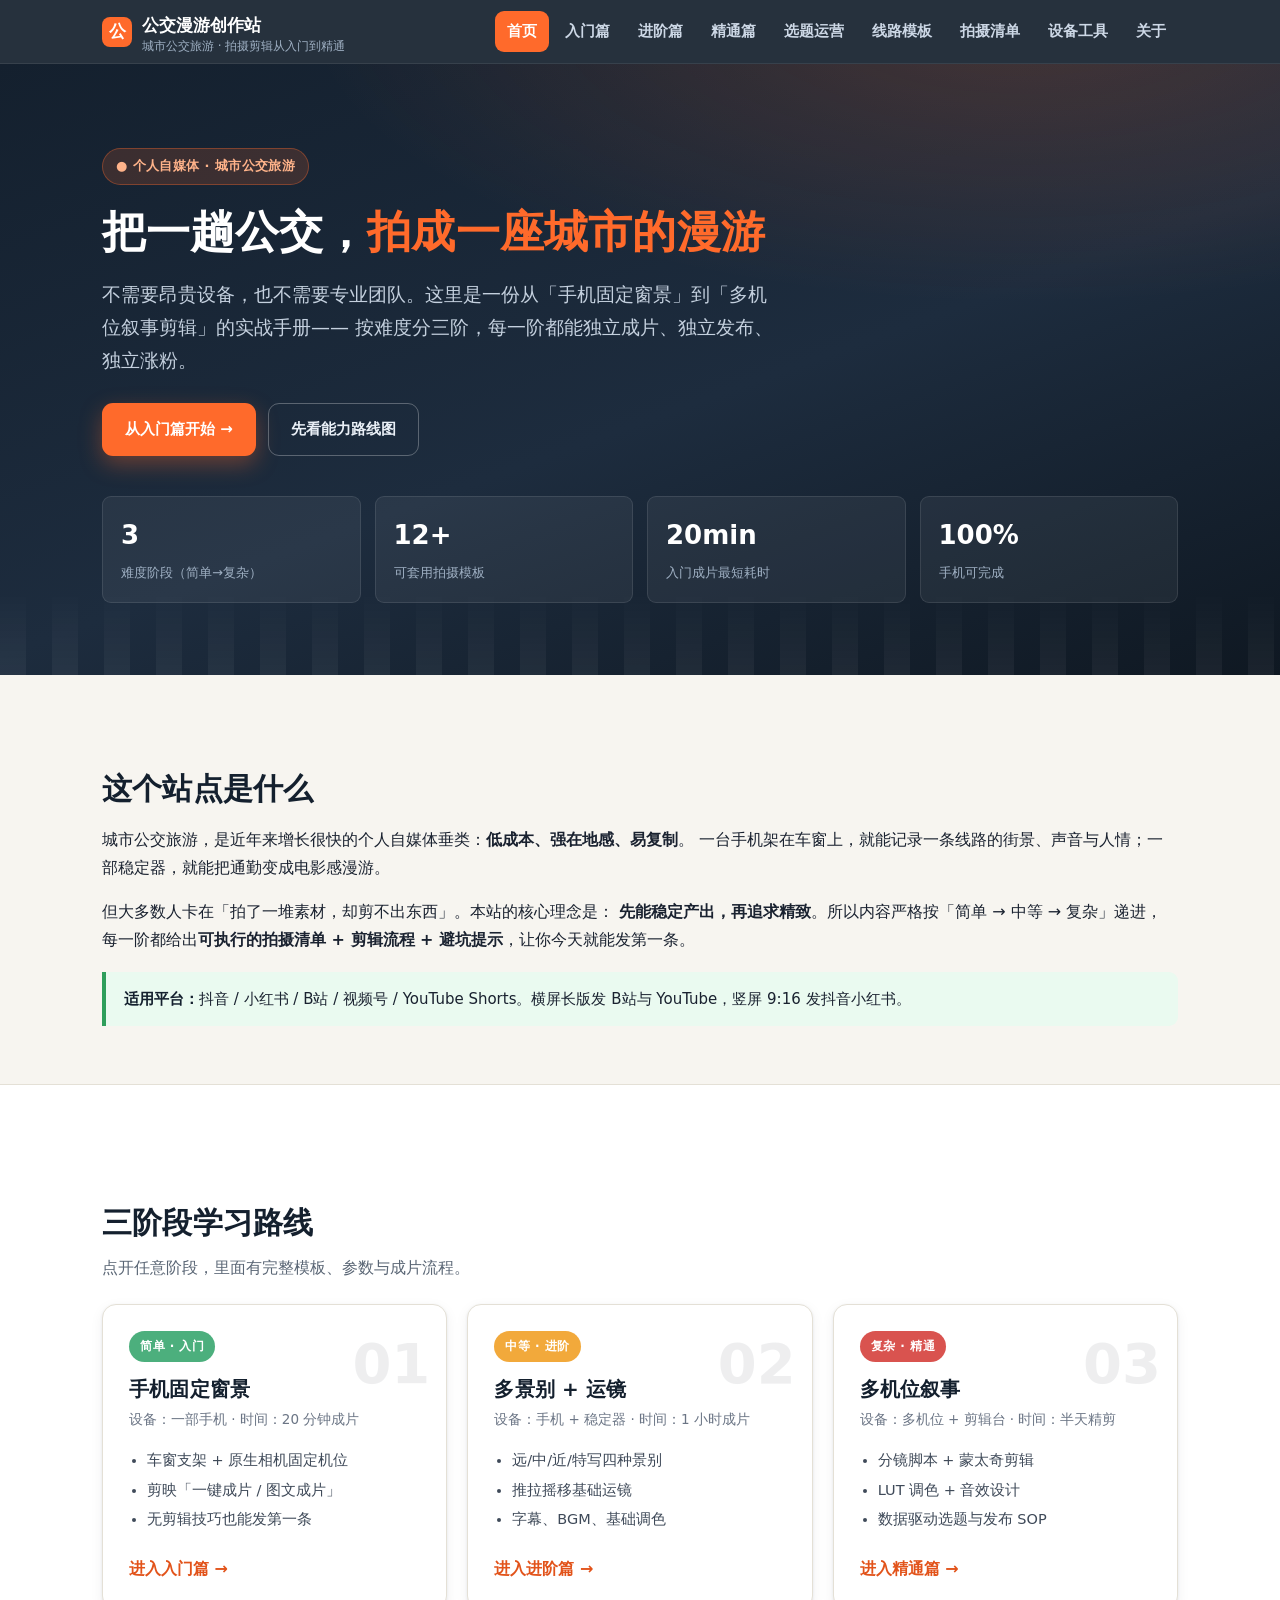
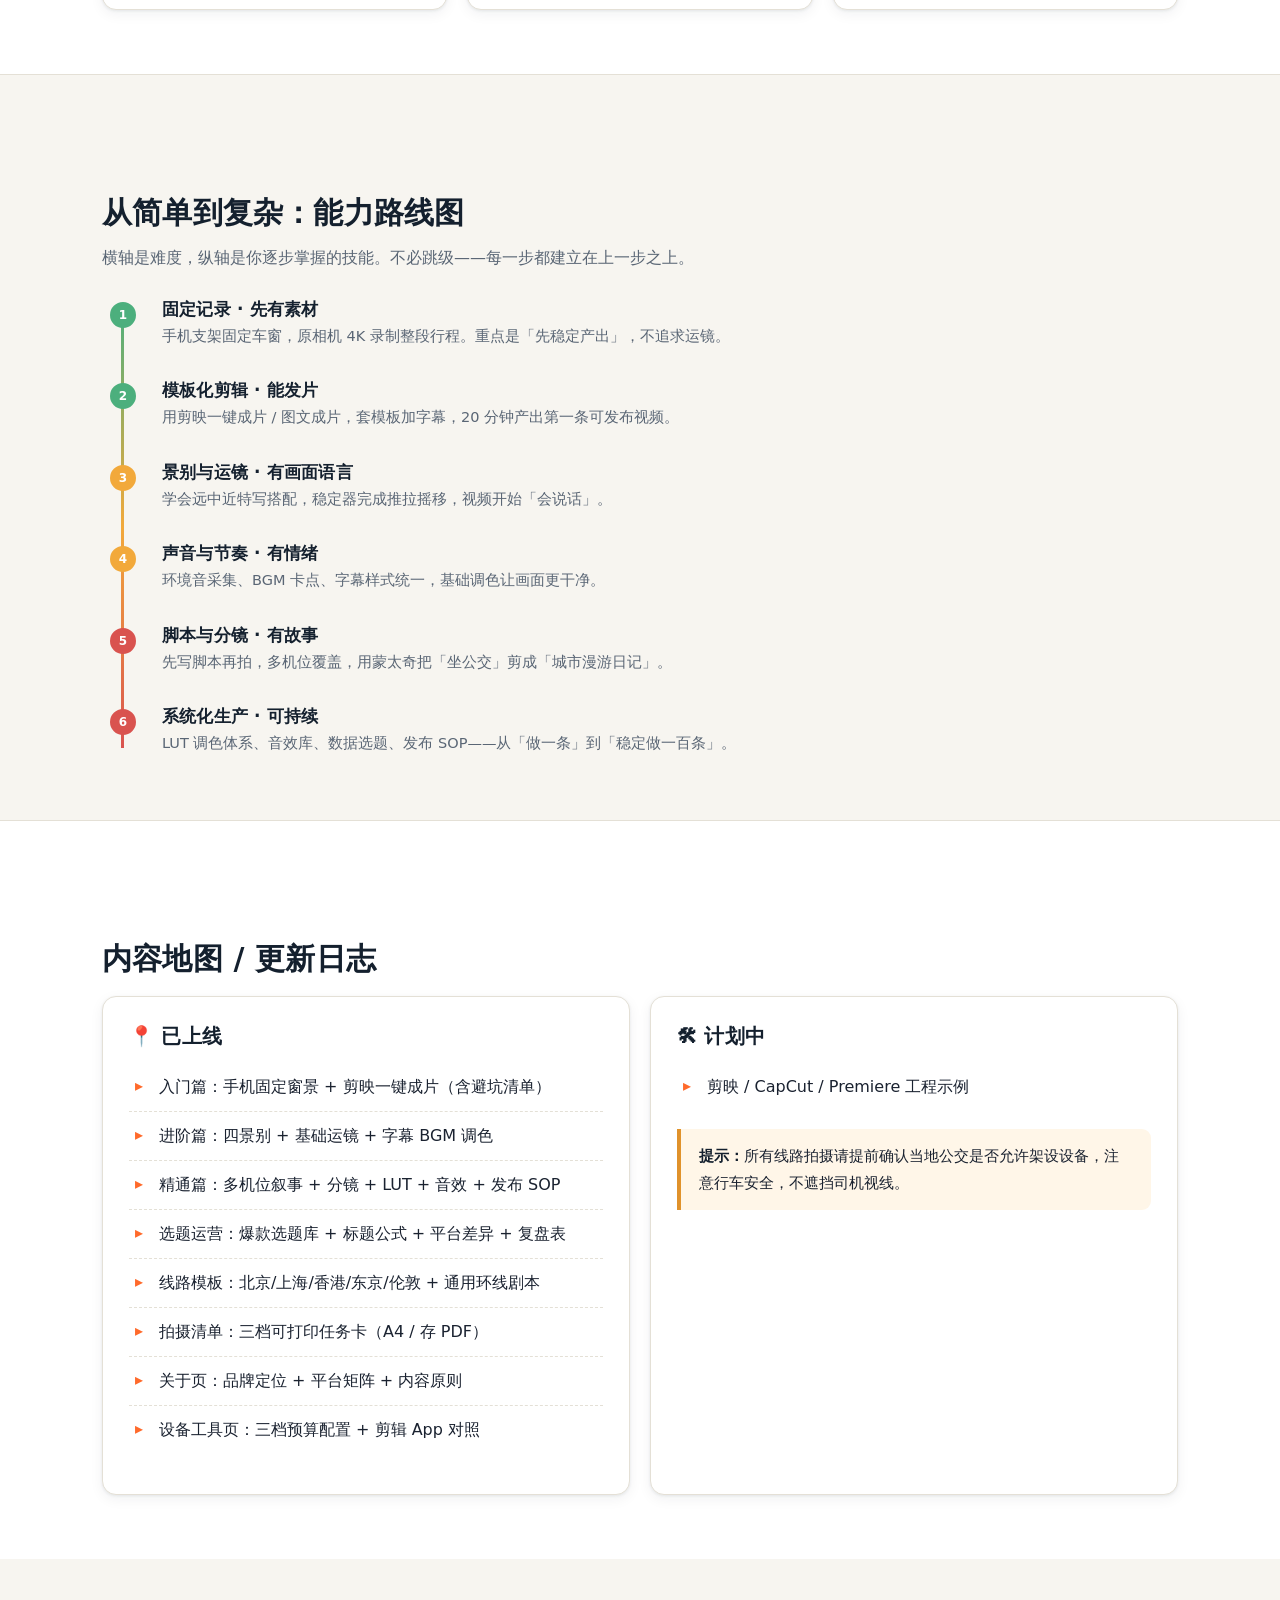
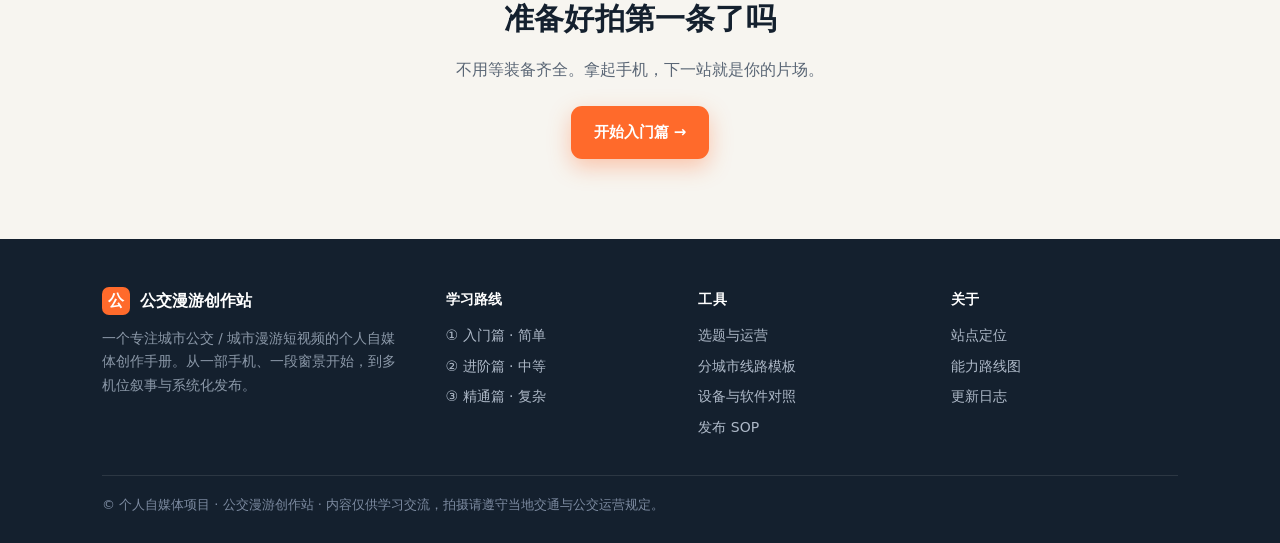
==== index.html @ a11ece62 "feat: 城市公交旅游自媒体创作站（拍摄剪辑从入门到精通）" ====
<!DOCTYPE html>
<html lang="zh-CN">
<head>
  <meta charset="UTF-8">
  <meta name="viewport" content="width=device-width, initial-scale=1.0">
  <title>公交漫游创作站 · 城市公交旅游自媒体拍摄剪辑手册</title>
  <meta name="description" content="个人自媒体城市公交旅游创作站：从一部手机一段窗景，到多机位叙事与系统化发布。拍摄剪辑从简单到复杂的完整路线。">
  <link rel="stylesheet" href="assets/css/style.css">
</head>
<body data-page="home">

  <!-- Hero -->
  <header class="hero">
    <div class="container">
      <span class="eyebrow">● 个人自媒体 · 城市公交旅游</span>
      <h1>把一趟公交，<span class="hl">拍成一座城市的漫游</span></h1>
      <p class="lead">
        不需要昂贵设备，也不需要专业团队。这里是一份从「手机固定窗景」到「多机位叙事剪辑」的实战手册——
        按难度分三阶，每一阶都能独立成片、独立发布、独立涨粉。
      </p>
      <div class="cta">
        <a class="btn btn--primary" href="pages/beginner.html">从入门篇开始 →</a>
        <a class="btn btn--ghost" href="#roadmap">先看能力路线图</a>
      </div>

      <div class="stats">
        <div class="stat"><b>3</b><span>难度阶段（简单→复杂）</span></div>
        <div class="stat"><b>12+</b><span>可套用拍摄模板</span></div>
        <div class="stat"><b>20min</b><span>入门成片最短耗时</span></div>
        <div class="stat"><b>100%</b><span>手机可完成</span></div>
      </div>
    </div>
  </header>

  <main>
    <!-- 关于 -->
    <section class="section section--tight" id="about">
      <div class="container">
        <h2>这个站点是什么</h2>
        <p>
          城市公交旅游，是近年来增长很快的个人自媒体垂类：<b>低成本、强在地感、易复制</b>。
          一台手机架在车窗上，就能记录一条线路的街景、声音与人情；一部稳定器，就能把通勤变成电影感漫游。
        </p>
        <p>
          但大多数人卡在「拍了一堆素材，却剪不出东西」。本站的核心理念是：
          <b>先能稳定产出，再追求精致</b>。所以内容严格按「简单 → 中等 → 复杂」递进，
          每一阶都给出<b>可执行的拍摄清单 + 剪辑流程 + 避坑提示</b>，让你今天就能发第一条。
        </p>
        <div class="callout callout--ok">
          <b>适用平台：</b>抖音 / 小红书 / B站 / 视频号 / YouTube Shorts。横屏长版发 B站与 YouTube，竖屏 9:16 发抖音小红书。
        </div>
      </div>
    </section>

    <!-- 三阶段概览 -->
    <section class="section" style="background:#fff;border-top:1px solid var(--c-line);border-bottom:1px solid var(--c-line);">
      <div class="container">
        <h2>三阶段学习路线</h2>
        <p style="color:#5a6675;margin-top:-.4em;">点开任意阶段，里面有完整模板、参数与成片流程。</p>
        <div class="grid grid-3" style="margin-top:22px;">
          <a class="level-card" href="pages/beginner.html" style="text-decoration:none;color:inherit;">
            <span class="lv-num">01</span>
            <span class="tag tag--lv1">简单 · 入门</span>
            <h3>手机固定窗景</h3>
            <div class="meta">设备：一部手机 · 时间：20 分钟成片</div>
            <ul>
              <li>车窗支架 + 原生相机固定机位</li>
              <li>剪映「一键成片 / 图文成片」</li>
              <li>无剪辑技巧也能发第一条</li>
            </ul>
            <span class="go">进入入门篇 →</span>
          </a>

          <a class="level-card" href="pages/intermediate.html" style="text-decoration:none;color:inherit;">
            <span class="lv-num">02</span>
            <span class="tag tag--lv2">中等 · 进阶</span>
            <h3>多景别 + 运镜</h3>
            <div class="meta">设备：手机 + 稳定器 · 时间：1 小时成片</div>
            <ul>
              <li>远/中/近/特写四种景别</li>
              <li>推拉摇移基础运镜</li>
              <li>字幕、BGM、基础调色</li>
            </ul>
            <span class="go">进入进阶篇 →</span>
          </a>

          <a class="level-card" href="pages/advanced.html" style="text-decoration:none;color:inherit;">
            <span class="lv-num">03</span>
            <span class="tag tag--lv3">复杂 · 精通</span>
            <h3>多机位叙事</h3>
            <div class="meta">设备：多机位 + 剪辑台 · 时间：半天精剪</div>
            <ul>
              <li>分镜脚本 + 蒙太奇剪辑</li>
              <li>LUT 调色 + 音效设计</li>
              <li>数据驱动选题与发布 SOP</li>
            </ul>
            <span class="go">进入精通篇 →</span>
          </a>
        </div>
      </div>
    </section>

    <!-- 路线图 -->
    <section class="section" id="roadmap">
      <div class="container">
        <h2>从简单到复杂：能力路线图</h2>
        <p style="color:#5a6675;margin-top:-.4em;">横轴是难度，纵轴是你逐步掌握的技能。不必跳级——每一步都建立在上一步之上。</p>
        <div class="roadmap" style="margin-top:26px;max-width:760px;">
          <div class="rm-step lv1">
            <div class="dot">1</div>
            <h4>固定记录 · 先有素材</h4>
            <p>手机支架固定车窗，原相机 4K 录制整段行程。重点是「先稳定产出」，不追求运镜。</p>
          </div>
          <div class="rm-step lv1">
            <div class="dot">2</div>
            <h4>模板化剪辑 · 能发片</h4>
            <p>用剪映一键成片 / 图文成片，套模板加字幕，20 分钟产出第一条可发布视频。</p>
          </div>
          <div class="rm-step lv2">
            <div class="dot">3</div>
            <h4>景别与运镜 · 有画面语言</h4>
            <p>学会远中近特写搭配，稳定器完成推拉摇移，视频开始「会说话」。</p>
          </div>
          <div class="rm-step lv2">
            <div class="dot">4</div>
            <h4>声音与节奏 · 有情绪</h4>
            <p>环境音采集、BGM 卡点、字幕样式统一，基础调色让画面更干净。</p>
          </div>
          <div class="rm-step lv3">
            <div class="dot">5</div>
            <h4>脚本与分镜 · 有故事</h4>
            <p>先写脚本再拍，多机位覆盖，用蒙太奇把「坐公交」剪成「城市漫游日记」。</p>
          </div>
          <div class="rm-step lv3">
            <div class="dot">6</div>
            <h4>系统化生产 · 可持续</h4>
            <p>LUT 调色体系、音效库、数据选题、发布 SOP——从「做一条」到「稳定做一百条」。</p>
          </div>
        </div>
      </div>
    </section>

    <!-- 内容更新 -->
    <section class="section" id="update" style="background:#fff;border-top:1px solid var(--c-line);">
      <div class="container">
        <h2>内容地图 / 更新日志</h2>
        <div class="grid grid-2">
          <div class="card">
            <h3 style="margin-top:0;">📍 已上线</h3>
            <ul class="tips">
              <li>入门篇：手机固定窗景 + 剪映一键成片（含避坑清单）</li>
              <li>进阶篇：四景别 + 基础运镜 + 字幕 BGM 调色</li>
              <li>精通篇：多机位叙事 + 分镜 + LUT + 音效 + 发布 SOP</li>
              <li>选题运营：爆款选题库 + 标题公式 + 平台差异 + 复盘表</li>
              <li>线路模板：北京/上海/香港/东京/伦敦 + 通用环线剧本</li>
              <li>拍摄清单：三档可打印任务卡（A4 / 存 PDF）</li>
              <li>关于页：品牌定位 + 平台矩阵 + 内容原则</li>
              <li>设备工具页：三档预算配置 + 剪辑 App 对照</li>
            </ul>
          </div>
          <div class="card">
            <h3 style="margin-top:0;">🛠 计划中</h3>
            <ul class="tips">
              <li>剪映 / CapCut / Premiere 工程示例</li>
            </ul>
            <div class="callout callout--warn" style="margin-bottom:0;">
              <b>提示：</b>所有线路拍摄请提前确认当地公交是否允许架设设备，注意行车安全，不遮挡司机视线。
            </div>
          </div>
        </div>
      </div>
    </section>

    <!-- CTA -->
    <section class="section section--tight" style="text-align:center;">
      <div class="container">
        <h2 style="margin-top:0;">准备好拍第一条了吗</h2>
        <p style="color:#5a6675;max-width:560px;margin:0 auto 22px;">不用等装备齐全。拿起手机，下一站就是你的片场。</p>
        <a class="btn btn--primary" href="pages/beginner.html">开始入门篇 →</a>
      </div>
    </section>
  </main>

  <script src="assets/js/site.js"></script>
</body>
</html>
---- assets/css/style.css ----
/* =====================================================================
   城市公交旅游自媒体创作站 — 设计系统
   主题：公交 / 城市漫游 / 从简单到复杂的拍摄剪辑
   配色灵感：交通指示橙 + 深蓝夜景 + 暖白纸张
   ===================================================================== */

:root {
  /* 主色 */
  --c-transit: #ff6a2b;        /* 公交橙 */
  --c-transit-dark: #e2531a;
  --c-night: #14202e;          /* 夜景深蓝 */
  --c-night-2: #1d2c3e;
  --c-ink: #1a2230;            /* 正文墨色 */
  --c-paper: #f7f5f0;          /* 暖白纸张 */
  --c-paper-2: #ffffff;
  --c-line: #e4e0d6;           /* 分隔线 */

  /* 阶段色 */
  --c-lv1: #4caf7d;            /* 入门 绿 */
  --c-lv2: #f2a93b;            /* 进阶 黄 */
  --c-lv3: #d9534f;            /* 精通 红 */

  /* 功能色 */
  --c-accent: #2f80ed;
  --c-ok: #2e9e5b;
  --c-warn: #e0922b;
  --c-bad: #d64545;

  /* 排版 */
  --font-sans: "PingFang SC", "Microsoft YaHei", "Hiragino Sans GB", system-ui, -apple-system, "Segoe UI", Roboto, sans-serif;
  --font-mono: "SF Mono", "JetBrains Mono", "Cascadia Code", Consolas, monospace;

  /* 尺寸 */
  --maxw: 1120px;
  --radius: 14px;
  --radius-sm: 9px;
  --shadow-sm: 0 1px 3px rgba(20,32,46,.08), 0 4px 14px rgba(20,32,46,.06);
  --shadow-md: 0 8px 30px rgba(20,32,46,.12);
  --nav-h: 64px;
}

* { box-sizing: border-box; }

html { scroll-behavior: smooth; }

body {
  margin: 0;
  font-family: var(--font-sans);
  color: var(--c-ink);
  background: var(--c-paper);
  line-height: 1.75;
  font-size: 16px;
  -webkit-font-smoothing: antialiased;
}

img { max-width: 100%; display: block; }
a { color: var(--c-transit-dark); text-decoration: none; }
a:hover { text-decoration: underline; }

h1, h2, h3, h4 { line-height: 1.3; color: var(--c-night); font-weight: 800; letter-spacing: .2px; }
h1 { font-size: clamp(28px, 4.2vw, 44px); margin: 0 0 .4em; }
h2 { font-size: clamp(22px, 3vw, 30px); margin: 1.8em 0 .6em; }
h3 { font-size: 20px; margin: 1.4em 0 .5em; }
h4 { font-size: 17px; margin: 1.1em 0 .4em; }
p { margin: 0 0 1em; }

/* ---------- 布局容器 ---------- */
.container { max-width: var(--maxw); margin: 0 auto; padding: 0 22px; }
.section { padding: 64px 0; }
.section--tight { padding: 40px 0; }

/* ---------- 顶部导航 (注入) ---------- */
.site-nav {
  position: sticky; top: 0; z-index: 50;
  height: var(--nav-h);
  background: rgba(20,32,46,.92);
  backdrop-filter: saturate(160%) blur(10px);
  border-bottom: 1px solid rgba(255,255,255,.08);
}
.site-nav .nav-inner {
  max-width: var(--maxw); margin: 0 auto; height: 100%;
  display: flex; align-items: center; gap: 18px; padding: 0 22px;
}
.site-nav .brand {
  display: flex; align-items: center; gap: 10px; font-weight: 800;
  color: #fff; font-size: 17px; white-space: nowrap;
}
.site-nav .brand .logo {
  width: 30px; height: 30px; border-radius: 8px;
  background: var(--c-transit); color: #fff;
  display: grid; place-items: center; font-size: 17px; font-weight: 900;
}
.site-nav .brand small { color: #9fb0c3; font-weight: 500; font-size: 12px; display: block; line-height: 1; }
.site-nav .nav-links { margin-left: auto; display: flex; gap: 4px; flex-wrap: wrap; }
.site-nav .nav-links a {
  color: #cdd8e6; padding: 8px 12px; border-radius: 9px; font-size: 14.5px;
  font-weight: 600; transition: .18s;
}
.site-nav .nav-links a:hover { background: rgba(255,255,255,.08); color: #fff; text-decoration: none; }
.site-nav .nav-links a.active { color: #fff; background: var(--c-transit); }
.nav-toggle { display: none; }

/* ---------- Hero ---------- */
.hero {
  position: relative; overflow: hidden;
  background:
    radial-gradient(1200px 500px at 80% -10%, rgba(255,106,43,.20), transparent 60%),
    linear-gradient(160deg, var(--c-night) 0%, var(--c-night-2) 55%, #0f1822 100%);
  color: #eaf0f7; padding: 84px 0 72px;
}
.hero::after {
  content: ""; position: absolute; inset: auto 0 0 0; height: 88px;
  background: repeating-linear-gradient(90deg, rgba(255,255,255,.05) 0 26px, transparent 26px 52px);
  mask: linear-gradient(to top, #000, transparent);
}
.hero .eyebrow {
  display: inline-flex; align-items: center; gap: 8px;
  background: rgba(255,106,43,.16); color: #ffb38a;
  border: 1px solid rgba(255,106,43,.35);
  padding: 6px 13px; border-radius: 999px; font-size: 13px; font-weight: 700;
  letter-spacing: .4px; margin-bottom: 18px;
}
.hero h1 { color: #fff; }
.hero h1 .hl { color: var(--c-transit); }
.hero p.lead { font-size: clamp(16px, 2vw, 19px); color: #c4d0de; max-width: 680px; }
.hero .cta { margin-top: 26px; display: flex; gap: 12px; flex-wrap: wrap; }

.btn {
  display: inline-flex; align-items: center; gap: 8px;
  padding: 12px 22px; border-radius: 11px; font-weight: 700; font-size: 15px;
  border: 1px solid transparent; cursor: pointer; transition: .18s; text-decoration: none;
}
.btn:hover { text-decoration: none; transform: translateY(-1px); }
.btn--primary { background: var(--c-transit); color: #fff; box-shadow: 0 8px 22px rgba(255,106,43,.35); }
.btn--primary:hover { background: var(--c-transit-dark); color: #fff; }
.btn--ghost { background: transparent; color: #eaf0f7; border-color: rgba(255,255,255,.28); }
.btn--ghost:hover { border-color: #fff; color: #fff; }
.btn--ink { background: var(--c-night); color: #fff; }
.btn--ink:hover { background: #000; color: #fff; }

/* ---------- 统计条 ---------- */
.stats { display: grid; grid-template-columns: repeat(4, 1fr); gap: 14px; margin-top: 40px; }
.stats .stat {
  background: rgba(255,255,255,.06); border: 1px solid rgba(255,255,255,.10);
  border-radius: var(--radius-sm); padding: 16px 18px;
}
.stats .stat b { display: block; font-size: 26px; color: #fff; font-weight: 900; }
.stats .stat span { color: #9fb0c3; font-size: 13px; }

/* ---------- 卡片 ---------- */
.card {
  background: var(--c-paper-2); border: 1px solid var(--c-line);
  border-radius: var(--radius); padding: 26px; box-shadow: var(--shadow-sm);
}
.grid { display: grid; gap: 20px; }
.grid-3 { grid-template-columns: repeat(3, 1fr); }
.grid-2 { grid-template-columns: repeat(2, 1fr); }
.grid-auto { grid-template-columns: repeat(auto-fit, minmax(260px, 1fr)); }

/* ---------- 阶段卡 (首页入口) ---------- */
.level-card {
  position: relative; overflow: hidden; padding: 26px; border-radius: var(--radius);
  background: var(--c-paper-2); border: 1px solid var(--c-line);
  box-shadow: var(--shadow-sm); transition: .2s; display: flex; flex-direction: column;
}
.level-card:hover { transform: translateY(-4px); box-shadow: var(--shadow-md); }
.level-card .tag {
  align-self: flex-start; font-size: 12px; font-weight: 800; letter-spacing: .5px;
  padding: 5px 11px; border-radius: 999px; color: #fff; margin-bottom: 14px;
}
.level-card .lv-num { position: absolute; right: 16px; top: 10px; font-size: 56px; font-weight: 900; opacity: .07; }
.level-card h3 { margin: 0 0 6px; }
.level-card .meta { color: #6b7585; font-size: 13.5px; margin-bottom: 12px; }
.level-card ul { margin: 0 0 18px; padding-left: 18px; color: #3f4a59; font-size: 14.5px; }
.level-card ul li { margin: .3em 0; }
.level-card .go { margin-top: auto; font-weight: 700; color: var(--c-transit-dark); }

.tag--lv1 { background: var(--c-lv1); }
.tag--lv2 { background: var(--c-lv2); }
.tag--lv3 { background: var(--c-lv3); }

/* ---------- 路线图时间轴 ---------- */
.roadmap { position: relative; margin: 10px 0 0; padding-left: 0; }
.roadmap::before {
  content: ""; position: absolute; left: 19px; top: 8px; bottom: 8px; width: 3px;
  background: linear-gradient(var(--c-lv1), var(--c-lv2), var(--c-lv3));
}
.rm-step { position: relative; padding: 0 0 30px 60px; }
.rm-step:last-child { padding-bottom: 0; }
.rm-step .dot {
  position: absolute; left: 8px; top: 4px; width: 26px; height: 26px; border-radius: 50%;
  background: #fff; border: 3px solid var(--c-line); display: grid; place-items: center;
  font-size: 12px; font-weight: 900; color: #fff; z-index: 1;
}
.rm-step.lv1 .dot { border-color: var(--c-lv1); background: var(--c-lv1); }
.rm-step.lv2 .dot { border-color: var(--c-lv2); background: var(--c-lv2); }
.rm-step.lv3 .dot { border-color: var(--c-lv3); background: var(--c-lv3); }
.rm-step h4 { margin: 0 0 4px; }
.rm-step p { margin: 0; color: #5a6675; font-size: 14.5px; }

/* ---------- 提示框 ---------- */
.callout {
  border-left: 4px solid var(--c-accent); background: #eef4ff;
  padding: 14px 18px; border-radius: 0 var(--radius-sm) var(--radius-sm) 0; margin: 18px 0;
  font-size: 15px;
}
.callout--ok { border-color: var(--c-ok); background: #eafaf0; }
.callout--warn { border-color: var(--c-warn); background: #fff6e8; }
.callout--bad { border-color: var(--c-bad); background: #fdecec; }
.callout b { color: var(--c-night); }
.callout p:last-child { margin-bottom: 0; }

/* ---------- 步骤清单 (拍摄流程) ---------- */
.steps { counter-reset: s; margin: 0; padding: 0; list-style: none; }
.steps > li {
  position: relative; counter-increment: s; padding: 14px 16px 14px 58px;
  border: 1px solid var(--c-line); border-radius: var(--radius-sm);
  background: var(--c-paper-2); margin-bottom: 12px;
}
.steps > li::before {
  content: counter(s); position: absolute; left: 14px; top: 14px;
  width: 30px; height: 30px; border-radius: 50%; background: var(--c-night);
  color: #fff; font-weight: 900; display: grid; place-items: center; font-size: 14px;
}
.steps > li h4 { margin: 2px 0 4px; }
.steps > li p { margin: 0; color: #54607a; font-size: 14.5px; }

/* ---------- 表格 ---------- */
.table-wrap { overflow-x: auto; border: 1px solid var(--c-line); border-radius: var(--radius-sm); margin: 18px 0; }
table { width: 100%; border-collapse: collapse; font-size: 14.5px; min-width: 560px; }
th, td { padding: 12px 14px; text-align: left; border-bottom: 1px solid var(--c-line); vertical-align: top; }
thead th { background: var(--c-night); color: #fff; font-weight: 700; }
tbody tr:nth-child(even) { background: #faf8f3; }
td b { color: var(--c-night); }

/* ---------- 标签 / 芯片 ---------- */
.chips { display: flex; flex-wrap: wrap; gap: 8px; margin: 12px 0; }
.chip {
  font-size: 13px; font-weight: 600; padding: 5px 12px; border-radius: 999px;
  background: #fff; border: 1px solid var(--c-line); color: #4a5568;
}
.chip--lv1 { background: #eafaf0; border-color: #bfe9cf; color: #1f7a4d; }
.chip--lv2 { background: #fff6e8; border-color: #f3d9a8; color: #9a6510; }
.chip--lv3 { background: #fdecec; border-color: #f3c4c4; color: #a82f2f; }

/* ---------- 进度条 ---------- */
.progress { height: 10px; border-radius: 999px; background: #e7e2d7; overflow: hidden; }
.progress > i { display: block; height: 100%; border-radius: 999px; background: linear-gradient(90deg, var(--c-transit), var(--c-transit-dark)); }

/* ---------- 设备档位卡 ---------- */
.gear-tier { border: 1px solid var(--c-line); border-radius: var(--radius); overflow: hidden; background: #fff; }
.gear-tier .head { padding: 16px 20px; color: #fff; font-weight: 800; }
.gear-tier .head small { display: block; font-weight: 500; opacity: .85; font-size: 13px; }
.gear-tier .body { padding: 18px 20px; }
.gear-tier ul { margin: 0; padding-left: 18px; font-size: 14.5px; }
.gear-tier ul li { margin: .35em 0; }
.tier--lv1 .head { background: var(--c-lv1); }
.tier--lv2 .head { background: var(--c-lv2); }
.tier--lv3 .head { background: var(--c-lv3); }

/* ---------- 分镜表 ---------- */
.storyboard { display: grid; grid-template-columns: 64px 1fr 1fr; gap: 10px; }
.sb-cell { border: 1px solid var(--c-line); border-radius: 8px; padding: 10px 12px; font-size: 14px; background: #fff; }
.sb-cell.head { background: var(--c-night); color: #fff; font-weight: 700; border-color: var(--c-night); }

/* ---------- 页脚 (注入) ---------- */
.site-foot {
  background: var(--c-night); color: #aeb9c8; padding: 48px 0 26px; margin-top: 40px; font-size: 14px;
}
.site-foot .foot-grid { display: grid; grid-template-columns: 1.4fr 1fr 1fr 1fr; gap: 26px; }
.site-foot h5 { color: #fff; font-size: 14px; margin: 0 0 12px; letter-spacing: .3px; }
.site-foot a { color: #aeb9c8; display: block; margin: 6px 0; }
.site-foot a:hover { color: #fff; text-decoration: none; }
.site-foot .brand-row { display: flex; align-items: center; gap: 10px; color: #fff; font-weight: 800; font-size: 16px; }
.site-foot .brand-row .logo { width: 28px; height: 28px; border-radius: 7px; background: var(--c-transit); display: grid; place-items: center; }
.site-foot .foot-bottom { border-top: 1px solid rgba(255,255,255,.1); margin-top: 30px; padding-top: 18px; color: #7c8aa0; font-size: 13px; }

/* ---------- 面包屑 ---------- */
.crumb { font-size: 13.5px; color: #6b7585; margin: 18px 0 4px; }
.crumb a { color: #6b7585; }
.crumb span { margin: 0 7px; }

/* ---------- 页面标题区 ---------- */
.page-head { background: linear-gradient(160deg, var(--c-night), var(--c-night-2)); color: #eaf0f7; padding: 54px 0 46px; }
.page-head .eyebrow { color: #ffb38a; font-weight: 700; font-size: 13px; letter-spacing: .5px; text-transform: uppercase; }
.page-head h1 { color: #fff; margin: .2em 0 .25em; }
.page-head p { color: #c4d0de; max-width: 720px; margin: 0; }
.page-head .chips .chip { background: rgba(255,255,255,.08); border-color: rgba(255,255,255,.18); color: #dbe4ef; }

/* ---------- 提示/要点列表 ---------- */
.tips { list-style: none; padding: 0; margin: 14px 0; }
.tips li { padding: 10px 0 10px 30px; position: relative; border-bottom: 1px dashed var(--c-line); }
.tips li:last-child { border-bottom: 0; }
.tips li::before { content: "▸"; position: absolute; left: 6px; top: 9px; color: var(--c-transit); font-weight: 900; }

/* ---------- 代码/命令框 ---------- */
.kbd {
  font-family: var(--font-mono); font-size: 13px; background: #14202e; color: #9fe3b8;
  padding: 2px 8px; border-radius: 6px; border: 1px solid #2a3a4f;
}

/* ---------- 返回顶部 ---------- */
.to-top {
  position: fixed; right: 22px; bottom: 22px; width: 46px; height: 46px; border-radius: 50%;
  background: var(--c-transit); color: #fff; border: none; cursor: pointer; font-size: 20px;
  box-shadow: 0 8px 22px rgba(255,106,43,.4); opacity: 0; pointer-events: none; transition: .25s; z-index: 40;
}
.to-top.show { opacity: 1; pointer-events: auto; }

/* ---------- 响应式 ---------- */
@media (max-width: 880px) {
  .grid-3, .grid-2 { grid-template-columns: 1fr; }
  .stats { grid-template-columns: repeat(2, 1fr); }
  .site-foot .foot-grid { grid-template-columns: 1fr 1fr; }
  .site-nav .nav-links { display: none; position: absolute; top: var(--nav-h); left: 0; right: 0;
    flex-direction: column; background: var(--c-night); padding: 10px; gap: 2px; }
  .site-nav .nav-links.open { display: flex; }
  .nav-toggle { display: block; margin-left: auto; background: none; border: 1px solid rgba(255,255,255,.25);
    color: #fff; border-radius: 8px; padding: 7px 11px; font-size: 18px; cursor: pointer; }
  .site-nav .nav-links { margin-left: 0; }
  .site-nav .nav-inner { position: relative; }
}
@media (max-width: 560px) {
  .stats { grid-template-columns: 1fr 1fr; }
  .site-foot .foot-grid { grid-template-columns: 1fr; }
  .section { padding: 46px 0; }
}
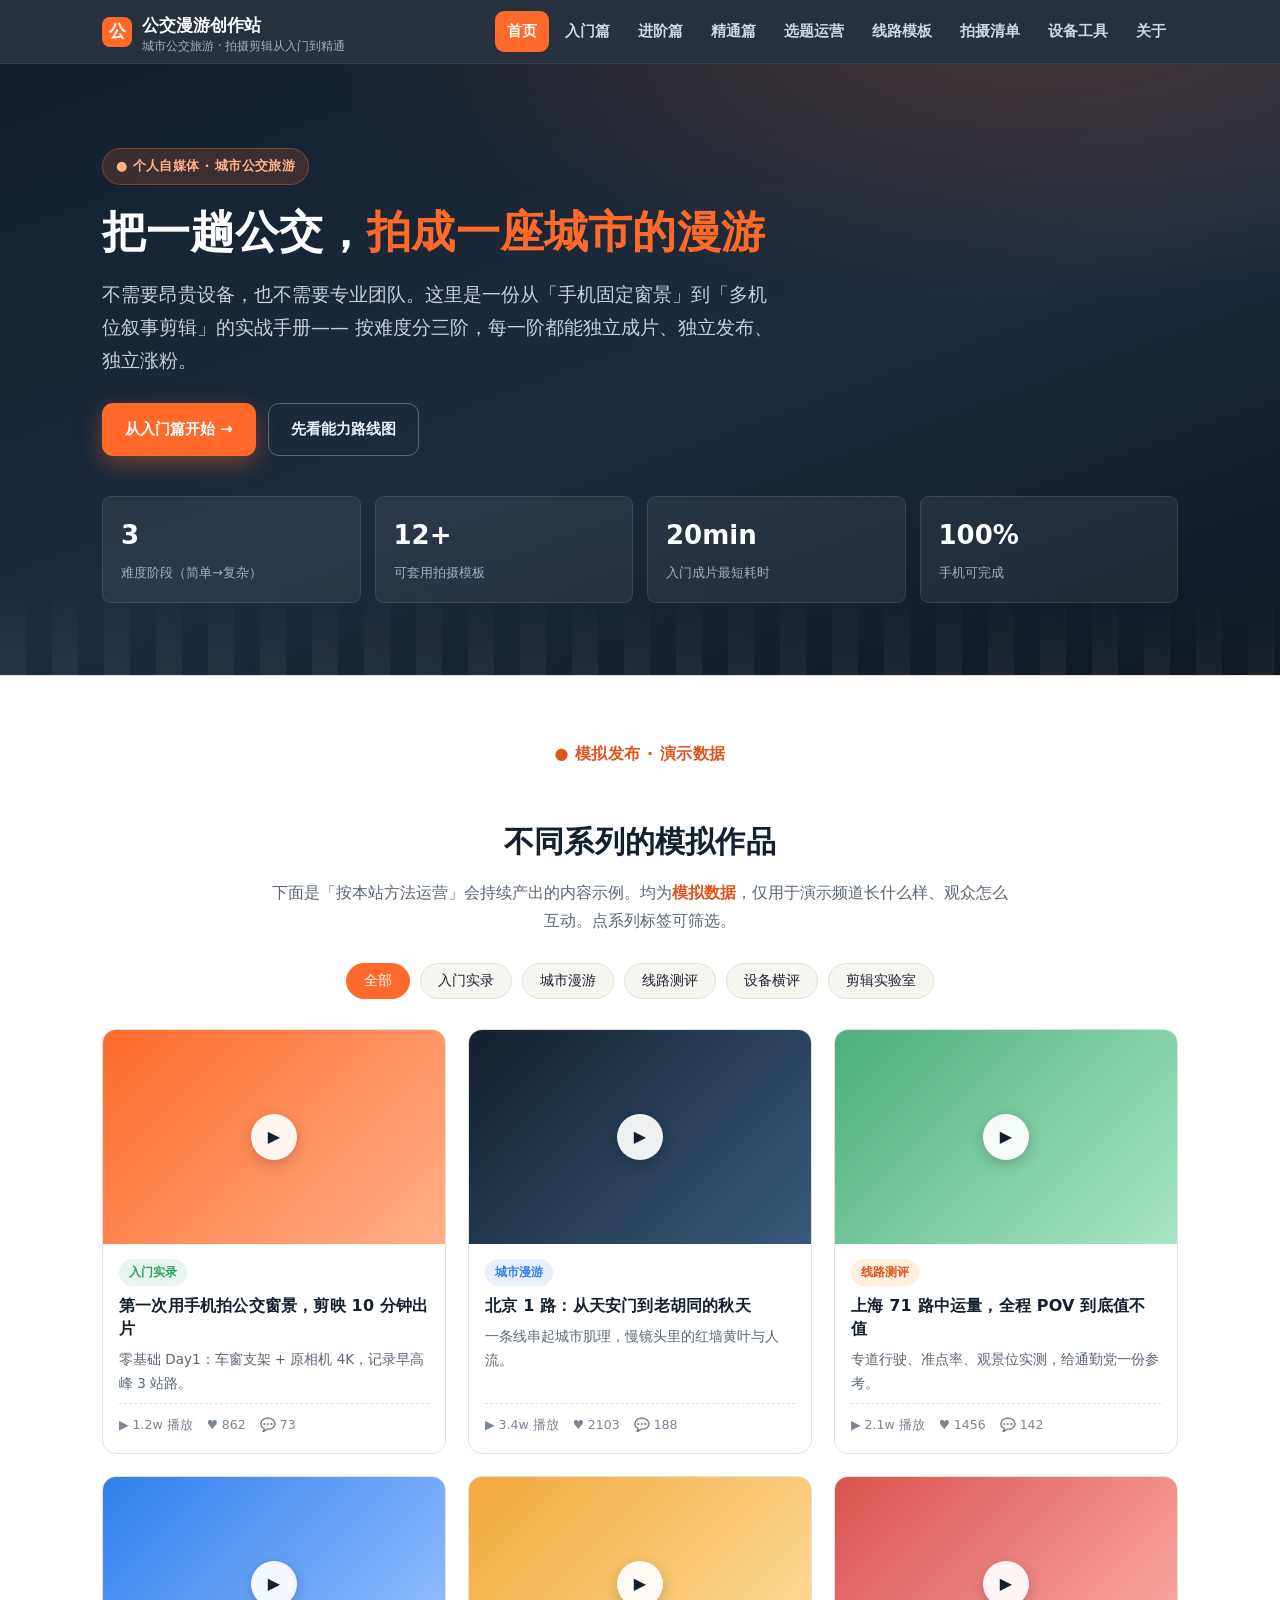
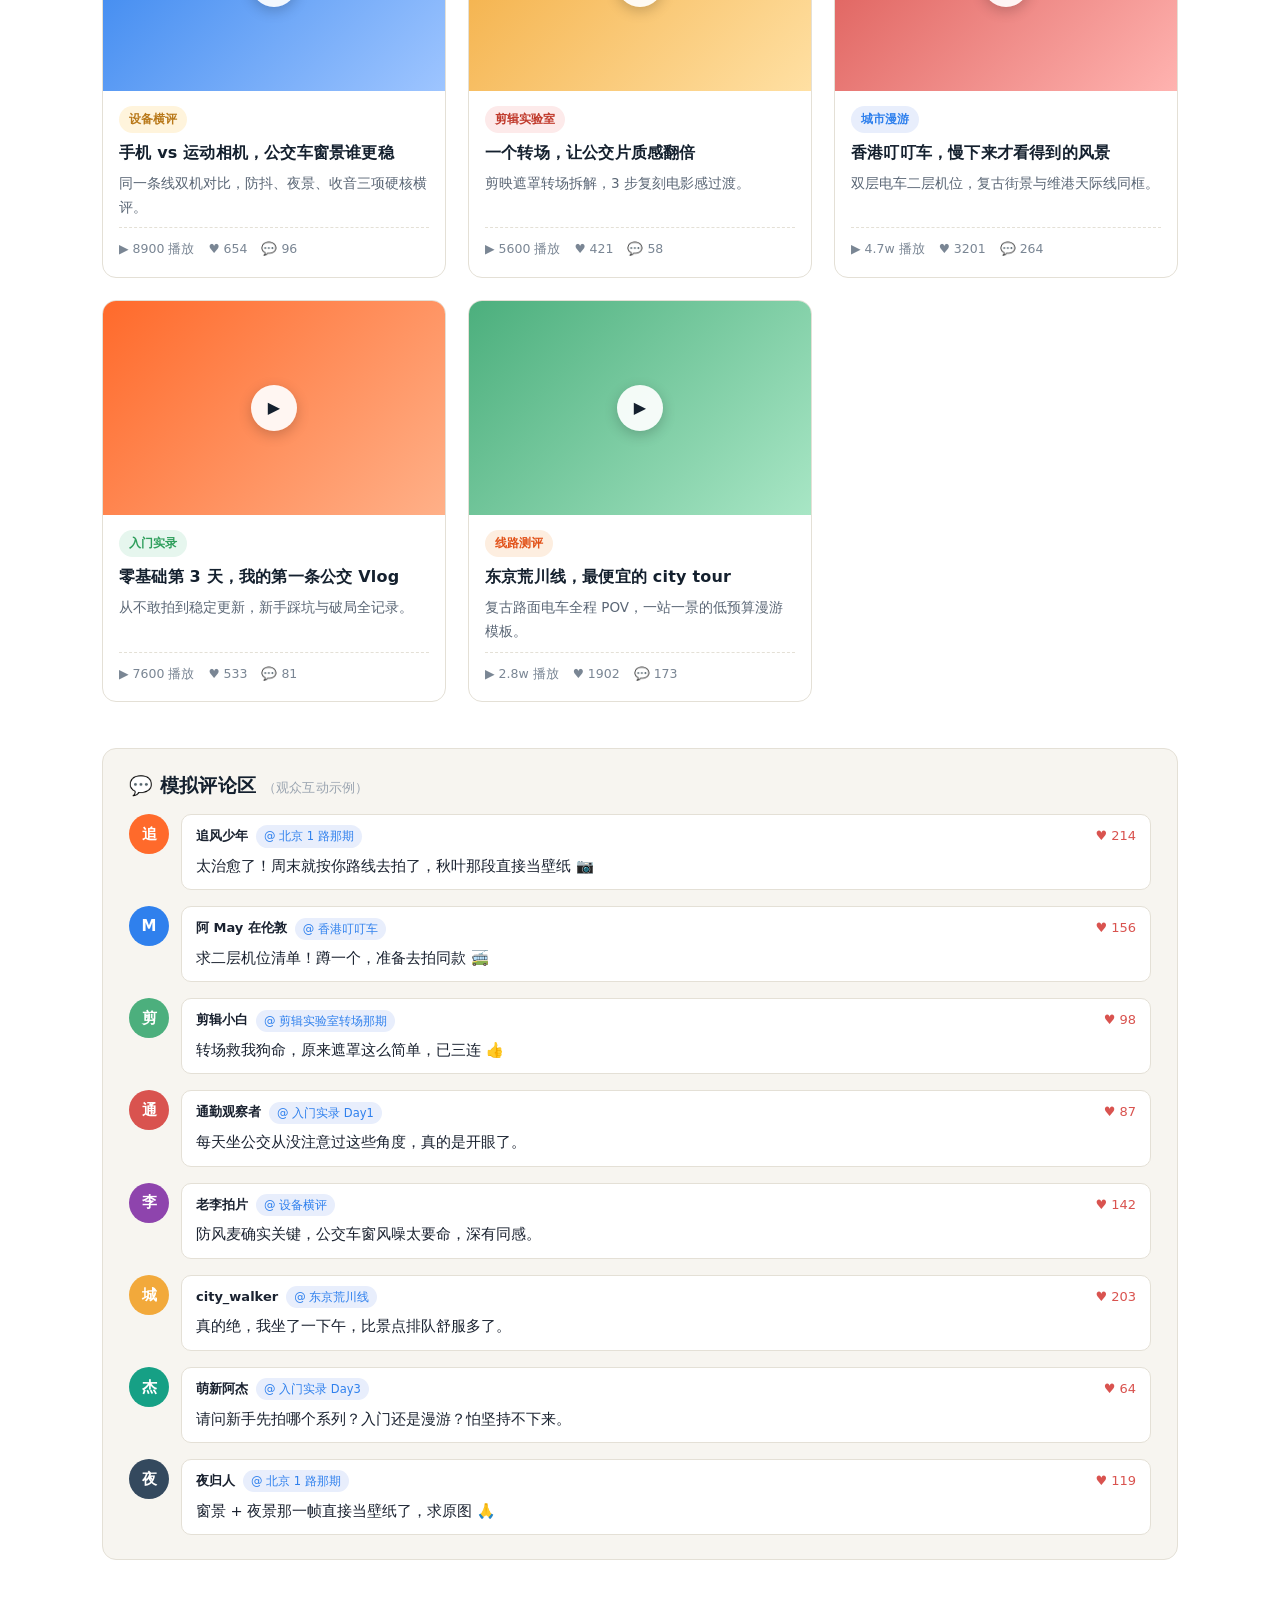
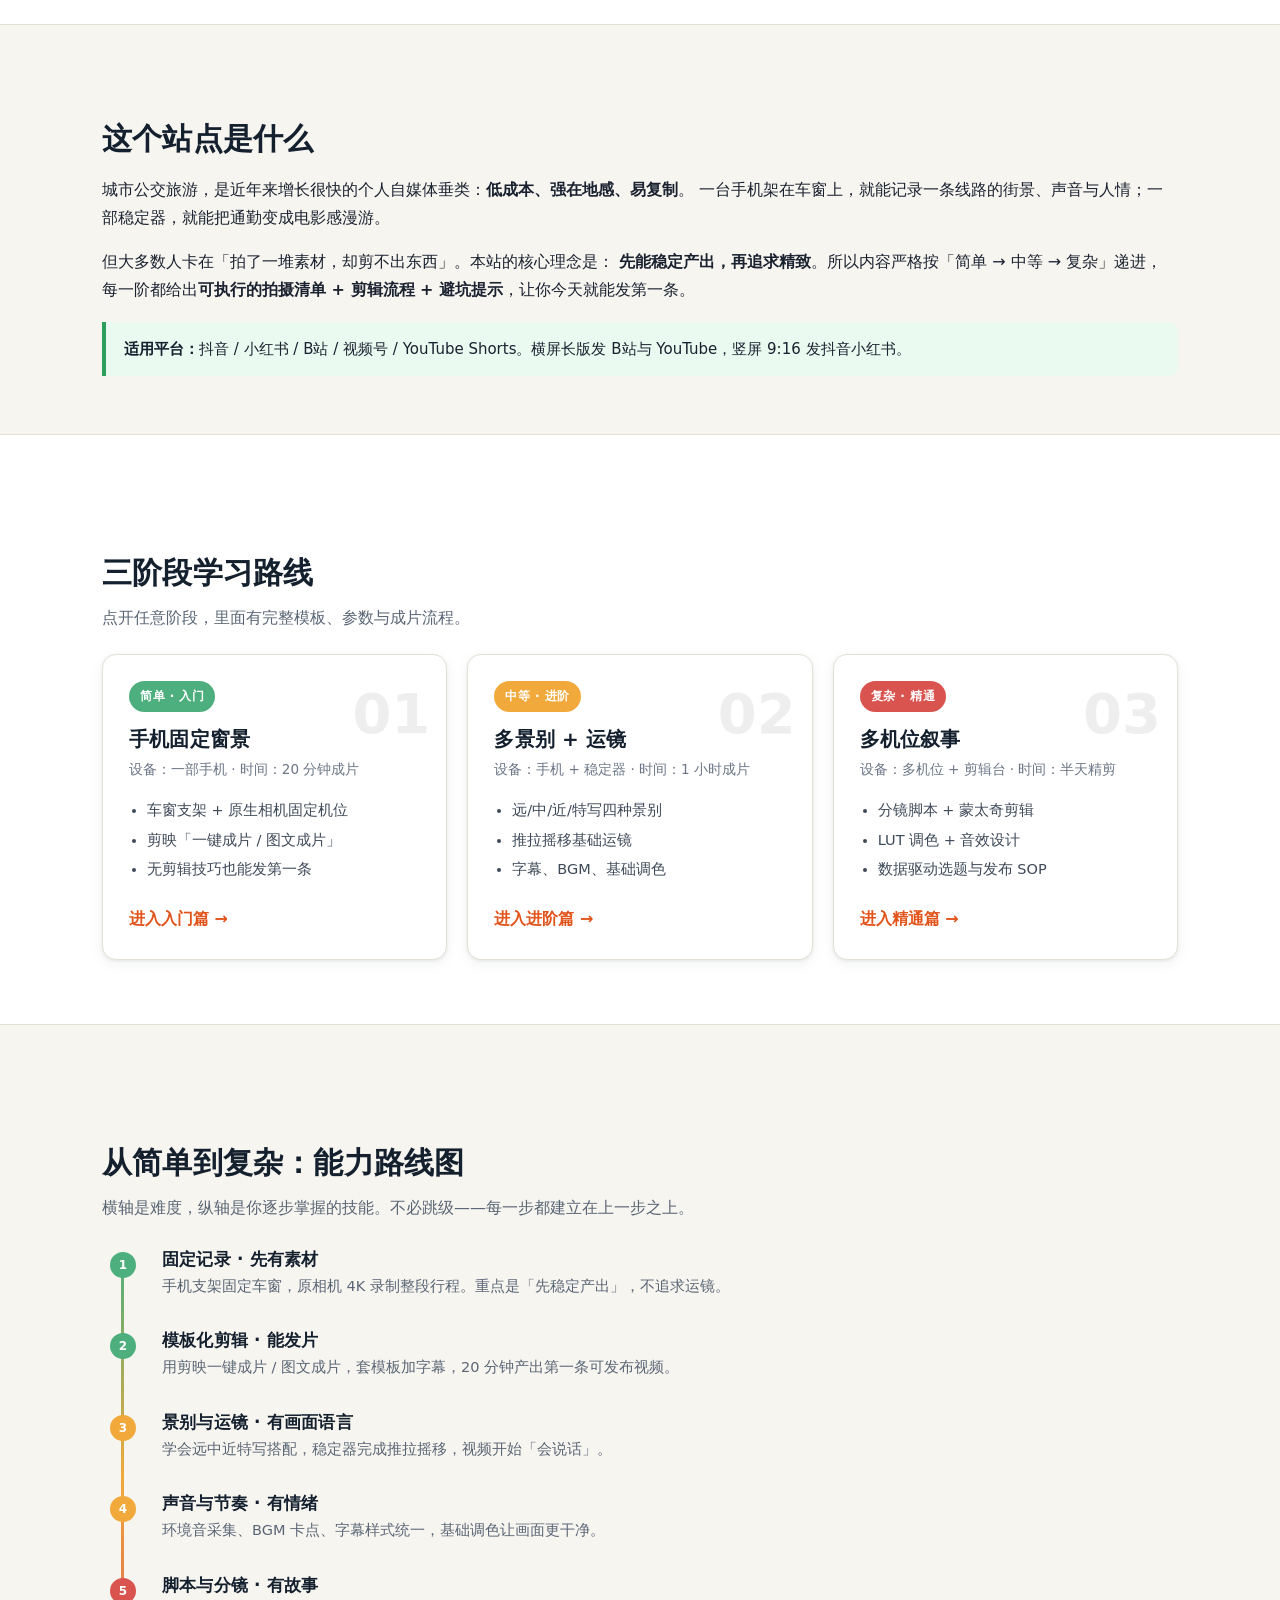
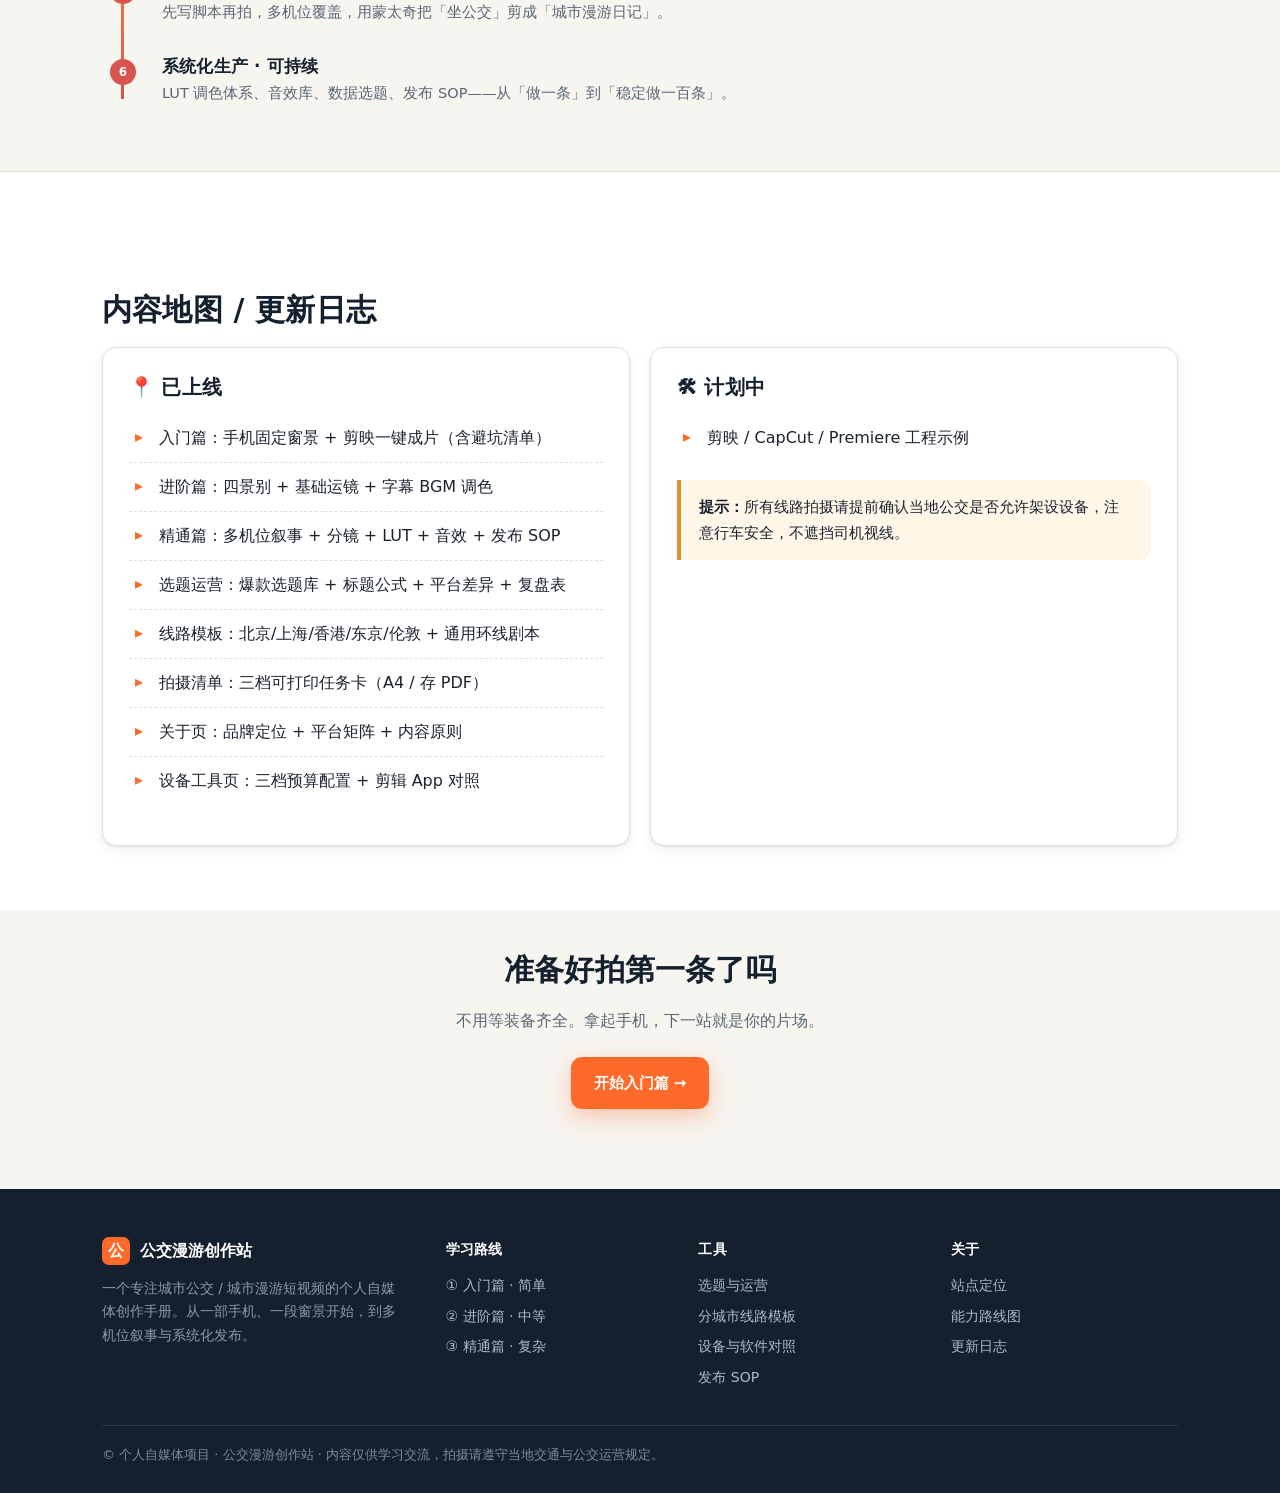
==== commit 61c67767: "feat(home): 新增模拟作品墙（5 系列 × 8 作品）+ 模拟评论区（8 条）" ====
--- a/index.html
+++ b/index.html
@@ -31,6 +31,173 @@
       </div>
     </div>
   </header>
+
+  <!-- 模拟作品墙：不同系列发布示范 + 模拟评论 -->
+  <section class="section showcase" id="showcase">
+    <div class="container">
+      <div class="showcase-head">
+        <span class="eyebrow eyebrow--transit">● 模拟发布 · 演示数据</span>
+        <h2>不同系列的模拟作品</h2>
+        <p class="showcase-sub">下面是「按本站方法运营」会持续产出的内容示例。均为<b>模拟数据</b>，仅用于演示频道长什么样、观众怎么互动。点系列标签可筛选。</p>
+      </div>
+
+      <!-- 系列筛选 -->
+      <div class="series-tabs" role="tablist" aria-label="作品系列筛选">
+        <button class="series-tab is-active" data-series="all">全部</button>
+        <button class="series-tab" data-series="beginner">入门实录</button>
+        <button class="series-tab" data-series="roam">城市漫游</button>
+        <button class="series-tab" data-series="route">线路测评</button>
+        <button class="series-tab" data-series="gear">设备横评</button>
+        <button class="series-tab" data-series="edit">剪辑实验室</button>
+      </div>
+
+      <!-- 作品网格 -->
+      <div class="work-grid">
+        <article class="work-card" data-series="beginner">
+          <div class="work-thumb thumb-a"><span class="play">▶</span></div>
+          <div class="work-body">
+            <span class="series-badge sb-beginner">入门实录</span>
+            <h3 class="work-title">第一次用手机拍公交窗景，剪映 10 分钟出片</h3>
+            <p class="work-cap">零基础 Day1：车窗支架 + 原相机 4K，记录早高峰 3 站路。</p>
+            <div class="work-stats"><span>▶ 1.2w 播放</span><span>♥ 862</span><span>💬 73</span></div>
+          </div>
+        </article>
+
+        <article class="work-card" data-series="roam">
+          <div class="work-thumb thumb-b"><span class="play">▶</span></div>
+          <div class="work-body">
+            <span class="series-badge sb-roam">城市漫游</span>
+            <h3 class="work-title">北京 1 路：从天安门到老胡同的秋天</h3>
+            <p class="work-cap">一条线串起城市肌理，慢镜头里的红墙黄叶与人流。</p>
+            <div class="work-stats"><span>▶ 3.4w 播放</span><span>♥ 2103</span><span>💬 188</span></div>
+          </div>
+        </article>
+
+        <article class="work-card" data-series="route">
+          <div class="work-thumb thumb-c"><span class="play">▶</span></div>
+          <div class="work-body">
+            <span class="series-badge sb-route">线路测评</span>
+            <h3 class="work-title">上海 71 路中运量，全程 POV 到底值不值</h3>
+            <p class="work-cap">专道行驶、准点率、观景位实测，给通勤党一份参考。</p>
+            <div class="work-stats"><span>▶ 2.1w 播放</span><span>♥ 1456</span><span>💬 142</span></div>
+          </div>
+        </article>
+
+        <article class="work-card" data-series="gear">
+          <div class="work-thumb thumb-d"><span class="play">▶</span></div>
+          <div class="work-body">
+            <span class="series-badge sb-gear">设备横评</span>
+            <h3 class="work-title">手机 vs 运动相机，公交车窗景谁更稳</h3>
+            <p class="work-cap">同一条线双机对比，防抖、夜景、收音三项硬核横评。</p>
+            <div class="work-stats"><span>▶ 8900 播放</span><span>♥ 654</span><span>💬 96</span></div>
+          </div>
+        </article>
+
+        <article class="work-card" data-series="edit">
+          <div class="work-thumb thumb-e"><span class="play">▶</span></div>
+          <div class="work-body">
+            <span class="series-badge sb-edit">剪辑实验室</span>
+            <h3 class="work-title">一个转场，让公交片质感翻倍</h3>
+            <p class="work-cap">剪映遮罩转场拆解，3 步复刻电影感过渡。</p>
+            <div class="work-stats"><span>▶ 5600 播放</span><span>♥ 421</span><span>💬 58</span></div>
+          </div>
+        </article>
+
+        <article class="work-card" data-series="roam">
+          <div class="work-thumb thumb-f"><span class="play">▶</span></div>
+          <div class="work-body">
+            <span class="series-badge sb-roam">城市漫游</span>
+            <h3 class="work-title">香港叮叮车，慢下来才看得到的风景</h3>
+            <p class="work-cap">双层电车二层机位，复古街景与维港天际线同框。</p>
+            <div class="work-stats"><span>▶ 4.7w 播放</span><span>♥ 3201</span><span>💬 264</span></div>
+          </div>
+        </article>
+
+        <article class="work-card" data-series="beginner">
+          <div class="work-thumb thumb-a"><span class="play">▶</span></div>
+          <div class="work-body">
+            <span class="series-badge sb-beginner">入门实录</span>
+            <h3 class="work-title">零基础第 3 天，我的第一条公交 Vlog</h3>
+            <p class="work-cap">从不敢拍到稳定更新，新手踩坑与破局全记录。</p>
+            <div class="work-stats"><span>▶ 7600 播放</span><span>♥ 533</span><span>💬 81</span></div>
+          </div>
+        </article>
+
+        <article class="work-card" data-series="route">
+          <div class="work-thumb thumb-c"><span class="play">▶</span></div>
+          <div class="work-body">
+            <span class="series-badge sb-route">线路测评</span>
+            <h3 class="work-title">东京荒川线，最便宜的 city tour</h3>
+            <p class="work-cap">复古路面电车全程 POV，一站一景的低预算漫游模板。</p>
+            <div class="work-stats"><span>▶ 2.8w 播放</span><span>♥ 1902</span><span>💬 173</span></div>
+          </div>
+        </article>
+      </div>
+
+      <!-- 模拟评论区 -->
+      <div class="comment-wall">
+        <h3 class="cw-title">💬 模拟评论区 <span class="cw-note">（观众互动示例）</span></h3>
+        <div class="comment-list">
+          <div class="comment">
+            <div class="avatar av-1">追</div>
+            <div class="comment-body">
+              <div class="comment-meta"><b>追风少年</b><span class="on-work">@ 北京 1 路那期</span><span class="c-like">♥ 214</span></div>
+              <p>太治愈了！周末就按你路线去拍了，秋叶那段直接当壁纸 📷</p>
+            </div>
+          </div>
+          <div class="comment">
+            <div class="avatar av-2">M</div>
+            <div class="comment-body">
+              <div class="comment-meta"><b>阿 May 在伦敦</b><span class="on-work">@ 香港叮叮车</span><span class="c-like">♥ 156</span></div>
+              <p>求二层机位清单！蹲一个，准备去拍同款 🚎</p>
+            </div>
+          </div>
+          <div class="comment">
+            <div class="avatar av-3">剪</div>
+            <div class="comment-body">
+              <div class="comment-meta"><b>剪辑小白</b><span class="on-work">@ 剪辑实验室转场那期</span><span class="c-like">♥ 98</span></div>
+              <p>转场救我狗命，原来遮罩这么简单，已三连 👍</p>
+            </div>
+          </div>
+          <div class="comment">
+            <div class="avatar av-4">通</div>
+            <div class="comment-body">
+              <div class="comment-meta"><b>通勤观察者</b><span class="on-work">@ 入门实录 Day1</span><span class="c-like">♥ 87</span></div>
+              <p>每天坐公交从没注意过这些角度，真的是开眼了。</p>
+            </div>
+          </div>
+          <div class="comment">
+            <div class="avatar av-5">李</div>
+            <div class="comment-body">
+              <div class="comment-meta"><b>老李拍片</b><span class="on-work">@ 设备横评</span><span class="c-like">♥ 142</span></div>
+              <p>防风麦确实关键，公交车窗风噪太要命，深有同感。</p>
+            </div>
+          </div>
+          <div class="comment">
+            <div class="avatar av-6">城</div>
+            <div class="comment-body">
+              <div class="comment-meta"><b>city_walker</b><span class="on-work">@ 东京荒川线</span><span class="c-like">♥ 203</span></div>
+              <p>真的绝，我坐了一下午，比景点排队舒服多了。</p>
+            </div>
+          </div>
+          <div class="comment">
+            <div class="avatar av-7">杰</div>
+            <div class="comment-body">
+              <div class="comment-meta"><b>萌新阿杰</b><span class="on-work">@ 入门实录 Day3</span><span class="c-like">♥ 64</span></div>
+              <p>请问新手先拍哪个系列？入门还是漫游？怕坚持不下来。</p>
+            </div>
+          </div>
+          <div class="comment">
+            <div class="avatar av-8">夜</div>
+            <div class="comment-body">
+              <div class="comment-meta"><b>夜归人</b><span class="on-work">@ 北京 1 路那期</span><span class="c-like">♥ 119</span></div>
+              <p>窗景 + 夜景那一帧直接当壁纸了，求原图 🙏</p>
+            </div>
+          </div>
+        </div>
+      </div>
+    </div>
+  </section>
 
   <main>
     <!-- 关于 -->
--- a/assets/css/style.css
+++ b/assets/css/style.css
@@ -325,3 +325,71 @@
   .site-foot .foot-grid { grid-template-columns: 1fr; }
   .section { padding: 46px 0; }
 }
+
+/* ---------- 模拟作品墙 ---------- */
+.showcase { background: #fff; border-top: 1px solid var(--c-line); border-bottom: 1px solid var(--c-line); }
+.eyebrow--transit { color: var(--c-transit-dark); font-weight: 700; letter-spacing: .5px; }
+.showcase-head { text-align: center; max-width: 740px; margin: 0 auto; }
+.showcase-sub { color: #5a6675; margin-top: 6px; }
+.showcase-sub b { color: var(--c-transit-dark); }
+
+.series-tabs { display: flex; flex-wrap: wrap; gap: 10px; justify-content: center; margin: 28px 0 30px; }
+.series-tab { border: 1px solid var(--c-line); background: var(--c-paper); color: var(--c-ink);
+  padding: 8px 17px; border-radius: 999px; font-size: 14px; cursor: pointer; font-family: inherit; transition: .18s; }
+.series-tab:hover { border-color: var(--c-transit); color: var(--c-transit-dark); }
+.series-tab.is-active { background: var(--c-transit); border-color: var(--c-transit); color: #fff; }
+
+.work-grid { display: grid; grid-template-columns: repeat(3, 1fr); gap: 22px; }
+.work-card { border: 1px solid var(--c-line); border-radius: var(--radius); overflow: hidden;
+  background: var(--c-paper-2); transition: .2s; display: flex; flex-direction: column; }
+.work-card:hover { box-shadow: var(--shadow-md); transform: translateY(-3px); }
+.work-card.is-hidden { display: none; }
+.work-thumb { aspect-ratio: 16 / 10; display: flex; align-items: center; justify-content: center; position: relative; }
+.work-thumb .play { width: 46px; height: 46px; border-radius: 50%; background: rgba(255,255,255,.92);
+  color: var(--c-night); display: flex; align-items: center; justify-content: center; font-size: 16px;
+  box-shadow: 0 4px 14px rgba(0,0,0,.2); }
+.thumb-a { background: linear-gradient(135deg, #ff6a2b, #ffb088); }
+.thumb-b { background: linear-gradient(135deg, #14202e, #3a5a7a); }
+.thumb-c { background: linear-gradient(135deg, #4caf7d, #a8e6c5); }
+.thumb-d { background: linear-gradient(135deg, #2f80ed, #9ec5ff); }
+.thumb-e { background: linear-gradient(135deg, #f2a93b, #ffe0a3); }
+.thumb-f { background: linear-gradient(135deg, #d9534f, #ffb3b0); }
+
+.work-body { padding: 15px 16px 17px; display: flex; flex-direction: column; gap: 8px; flex: 1; }
+.series-badge { align-self: flex-start; font-size: 12px; padding: 3px 10px; border-radius: 999px; font-weight: 700; }
+.sb-beginner { background: #e6f6ee; color: #2e9e5b; }
+.sb-roam { background: #e8eefc; color: #2f80ed; }
+.sb-route { background: #fdeee0; color: #e2531a; }
+.sb-gear { background: #fff4dc; color: #b9791a; }
+.sb-edit { background: #fdeaea; color: #c0392b; }
+.work-title { font-size: 16px; margin: 0; line-height: 1.45; }
+.work-cap { font-size: 13.5px; color: #5a6675; margin: 0; flex: 1; }
+.work-stats { display: flex; gap: 14px; font-size: 12.5px; color: #7a8694;
+  border-top: 1px dashed var(--c-line); padding-top: 10px; }
+
+/* 评论墙 */
+.comment-wall { margin-top: 46px; background: var(--c-paper); border: 1px solid var(--c-line);
+  border-radius: var(--radius); padding: 24px 26px; }
+.cw-title { margin: 0 0 16px; font-size: 19px; }
+.cw-note { font-size: 13px; color: #9aa4b0; font-weight: 500; }
+.comment-list { display: flex; flex-direction: column; gap: 16px; }
+.comment { display: flex; gap: 12px; }
+.avatar { width: 40px; height: 40px; border-radius: 50%; flex: 0 0 40px; display: flex;
+  align-items: center; justify-content: center; color: #fff; font-weight: 800; font-size: 15px; }
+.av-1 { background: #ff6a2b; } .av-2 { background: #2f80ed; } .av-3 { background: #4caf7d; }
+.av-4 { background: #d9534f; } .av-5 { background: #8e44ad; } .av-6 { background: #f2a93b; }
+.av-7 { background: #16a085; } .av-8 { background: #34495e; }
+.comment-body { flex: 1; background: #fff; border: 1px solid var(--c-line); border-radius: 10px; padding: 10px 14px; }
+.comment-meta { display: flex; align-items: center; gap: 8px; font-size: 13px; color: #7a8694; flex-wrap: wrap; }
+.comment-meta b { color: var(--c-ink); }
+.on-work { background: #e8eefc; color: #2f80ed; padding: 1px 8px; border-radius: 999px; font-size: 11.5px; }
+.c-like { margin-left: auto; color: #d9534f; }
+.comment-body p { margin: 6px 0 0; font-size: 14.5px; color: var(--c-ink); }
+
+@media (max-width: 880px) {
+  .work-grid { grid-template-columns: repeat(2, 1fr); }
+}
+@media (max-width: 560px) {
+  .work-grid { grid-template-columns: 1fr; }
+  .comment-wall { padding: 18px 16px; }
+}
